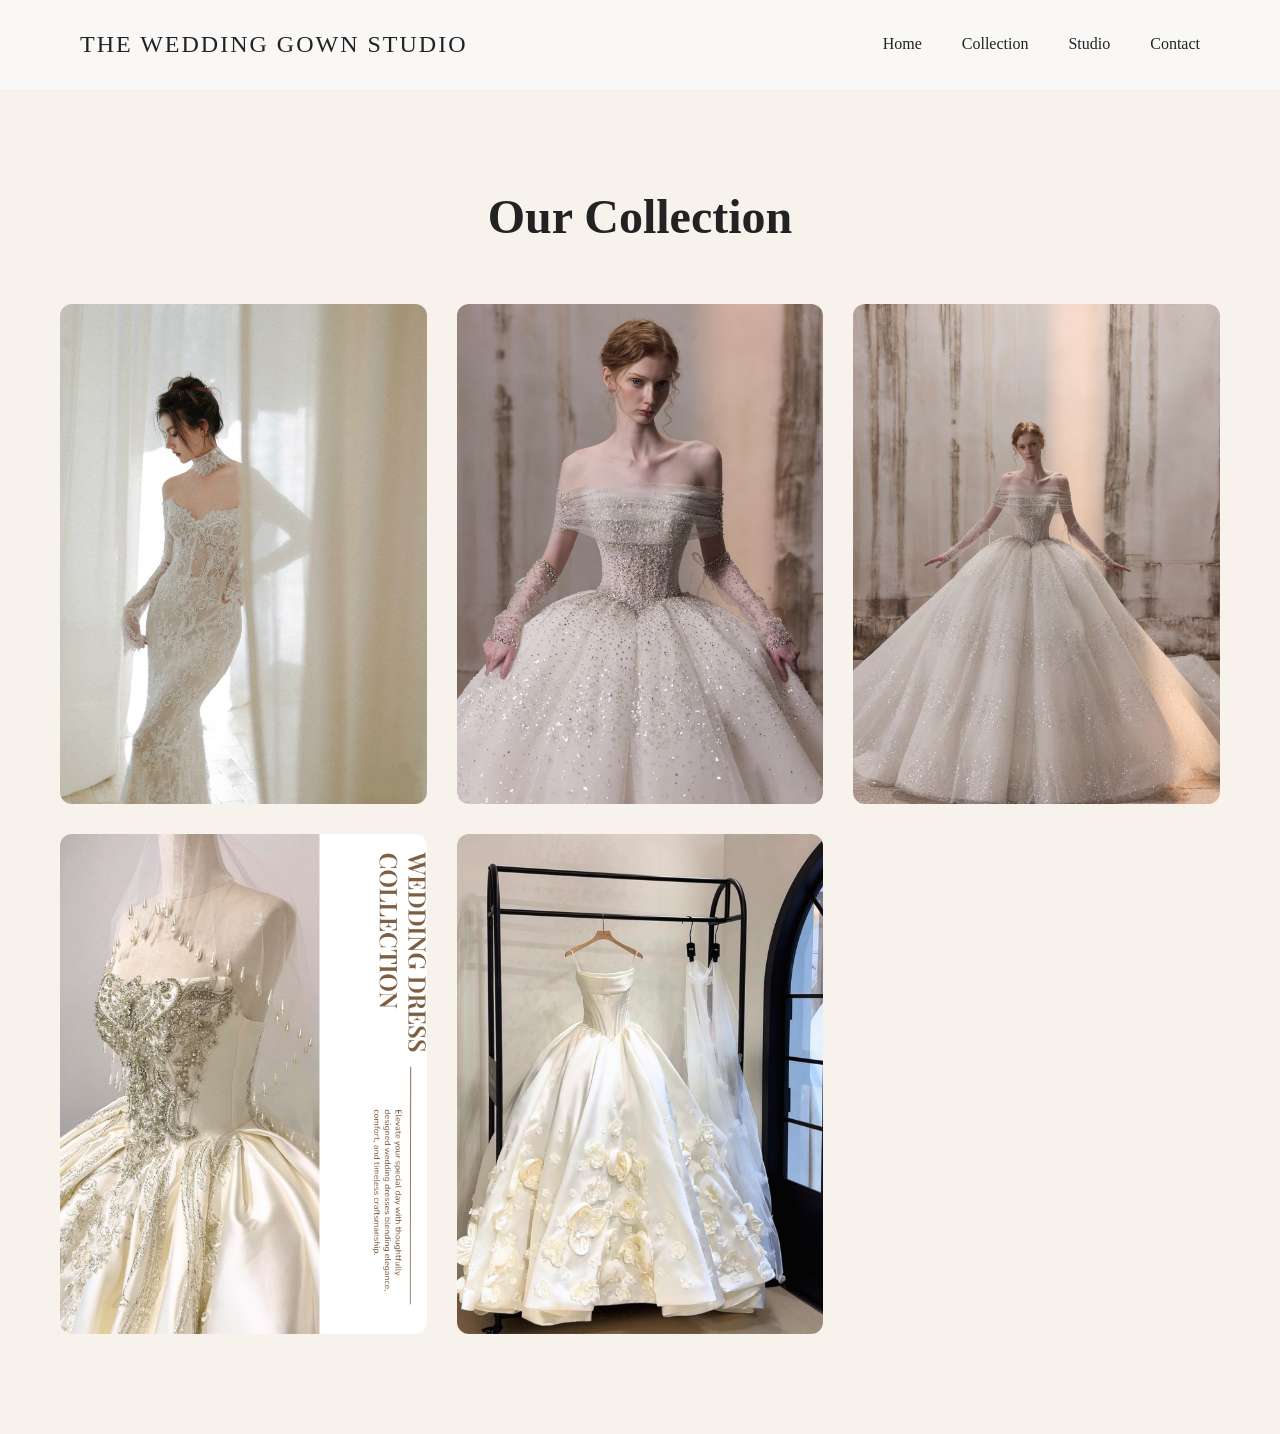
==== collection.html @ 9d9a4b20 "initial website" ====
<!DOCTYPE html>
<html lang="en">

<head>
    <meta charset="UTF-8">
    <meta name="viewport" content="width=device-width, initial-scale=1.0">

    <title>Collection | The Wedding Gown Studio</title>

    <link rel="stylesheet" href="css/style.css">
</head>

<body>

<header>
    <div class="logo">
        THE WEDDING GOWN STUDIO
    </div>

    <nav>
        <a href="index.html">Home</a>
        <a href="collection.html">Collection</a>
        <a href="studio.html">Studio</a>
        <a href="contact.html">Contact</a>
    </nav>
</header>

<section class="collection">

    <h1>Our Collection</h1>

    <div class="gallery">

        <img src="images/gowns/gown-01.jpg">

        <img src="images/gowns/gown-02.jpg">

        <img src="images/gowns/gown-03.jpg">

        <img src="images/gowns/gown-04.jpg">

        <img src="images/gowns/gown-05.jpg">

    </div>

</section>

</body>

</html>
---- css/style.css ----
/* =========================
   RESET
========================= */

*{
    margin:0;
    padding:0;
    box-sizing:border-box;
}

body{
    background:#F7F2EC;
    color:#222;
    font-family:Georgia, serif;
}

/* =========================
   HEADER
========================= */

header{
    display:flex;
    justify-content:space-between;
    align-items:center;

    padding:30px 80px;
    background:#f9f8f6;
}

.logo{
    font-size:24px;
    font-weight:500;
    letter-spacing:2px;
    line-height:1.2;
}

nav{
    display:flex;
    align-items:center;
    gap:40px;
}

nav a{
    text-decoration:none;
    color:#222;
    font-size:16px;
}

.cta-btn{
    background:#222;
    color:white;
    text-decoration:none;

    padding:14px 24px;
    border-radius:4px;

    transition:0.3s;
}

.cta-btn:hover{
    background:#444;
}

/* =========================
   HERO
========================= */

.hero{
    height:100vh;

    background-image:url('../images/hero/hero-main.jpg');
    background-size:cover;
    background-position:center;

    display:flex;
    align-items:center;

    padding-left:10%;
}

.hero-content{
    background:rgba(255,255,255,0.55);

    padding:50px;
    max-width:550px;
}

.hero h1{
    font-size:4rem;
    line-height:1.1;
    margin-bottom:20px;
}

.hero p{
    font-size:1.2rem;
    margin-bottom:30px;
}

.hero-btn{
    display:inline-block;

    background:#222;
    color:white;

    text-decoration:none;

    padding:14px 28px;
}

.hero-btn:hover{
    background:#444;
}

/* =========================
   COLLECTION
========================= */

.collection{
    max-width:1400px;
    margin:auto;

    padding:100px 60px;
}

.collection h1{
    text-align:center;
    font-size:48px;

    margin-bottom:60px;
}

.gallery{
    display:grid;

    grid-template-columns:
    repeat(auto-fit,minmax(300px,1fr));

    gap:30px;
}

.gallery img{
    width:100%;
    height:500px;

    object-fit:cover;

    border-radius:12px;

    transition:0.3s;
}

.gallery img:hover{
    transform:scale(1.02);
}

/* =========================
   STUDIO
========================= */

.studio-page{
    max-width:1400px;
    margin:auto;

    padding:100px 60px;
}

.studio-page h1{
    text-align:center;
    font-size:48px;

    margin-bottom:20px;
}

.studio-page p{
    text-align:center;
    color:#666;

    margin-bottom:60px;
}

.studio-gallery{
    display:grid;

    grid-template-columns:
    repeat(auto-fit,minmax(300px,1fr));

    gap:30px;
}

.studio-gallery img{
    width:100%;
    height:450px;

    object-fit:cover;

    border-radius:12px;
}

/* =========================
   CONTACT
========================= */

.contact-section{
    max-width:1200px;

    margin:auto;
    padding:100px 60px;

    text-align:center;
}

.contact-section h1{
    font-size:48px;
    margin-bottom:20px;
}

.contact-section .intro{
    color:#666;
    margin-bottom:60px;
}

.contact-info{
    margin-bottom:60px;

    line-height:2;
}

.contact-info h2{
    margin-bottom:15px;
}

.address{
    margin-bottom:30px;
}

.business-hours{
    margin-top:25px;
}

.business-hours h3{
    margin-bottom:10px;
}

.map-container{
    margin-top:50px;
}

.map-container iframe{
    width:100%;
    height:500px;

    border:none;
    border-radius:12px;
}

.contact-button{
    margin-top:60px;
}

.contact-button h3{
    font-size:30px;
    margin-bottom:20px;
}

.whatsapp-btn{
    display:inline-block;

    background:#222;
    color:white;

    text-decoration:none;

    padding:16px 36px;
    border-radius:6px;

    transition:0.3s;
}

.whatsapp-btn:hover{
    background:#444;
}

/* =========================
   TABLET
========================= */

@media (max-width:1024px){

    header{
        padding:25px 40px;
    }

    nav{
        gap:25px;
    }

    .hero{

        min-height:85vh;

        padding-left:5%;
        padding-right:5%;

        background-position:center center;
        background-size:cover;
    }

    .hero-content{

        max-width:500px;

        background:rgba(255,255,255,0.40);

        padding:40px;
    }

    .hero h1{
        font-size:3.2rem;
    }

    .hero p{
        font-size:1.1rem;
    }
}

/* =========================
   MOBILE
========================= */

@media (max-width:768px){

    header{
        flex-direction:column;
        gap:20px;
        padding:20px;
    }

    .logo{
        font-size:18px;
        text-align:center;
    }

    nav{
        flex-wrap:wrap;
        justify-content:center;
        gap:15px;
    }

    nav a{
        font-size:14px;
    }

    .cta-btn{
        display:none;
    }

    .hero{

        min-height:100vh;

        padding:20px;

        align-items:center;
        justify-content:center;

        background-position:center center;
        background-size:cover;
    }

    .hero-content{

        width:100%;
        max-width:none;

        padding:25px;

        background:rgba(255,255,255,0.28);

    }

    .hero h1{
        font-size:2.5rem;
        line-height:1.05;
        margin-bottom:15px;
    }

    .hero p{
        font-size:1rem;
        margin-bottom:20px;
    }

    .hero-btn{
        padding:12px 24px;
    }

    .collection,
    .studio-page,
    .contact-section{
        padding:60px 20px;
    }

    .gallery img,
    .studio-gallery img{
        height:auto;
    }

    .map-container iframe{
        height:300px;
    }
}
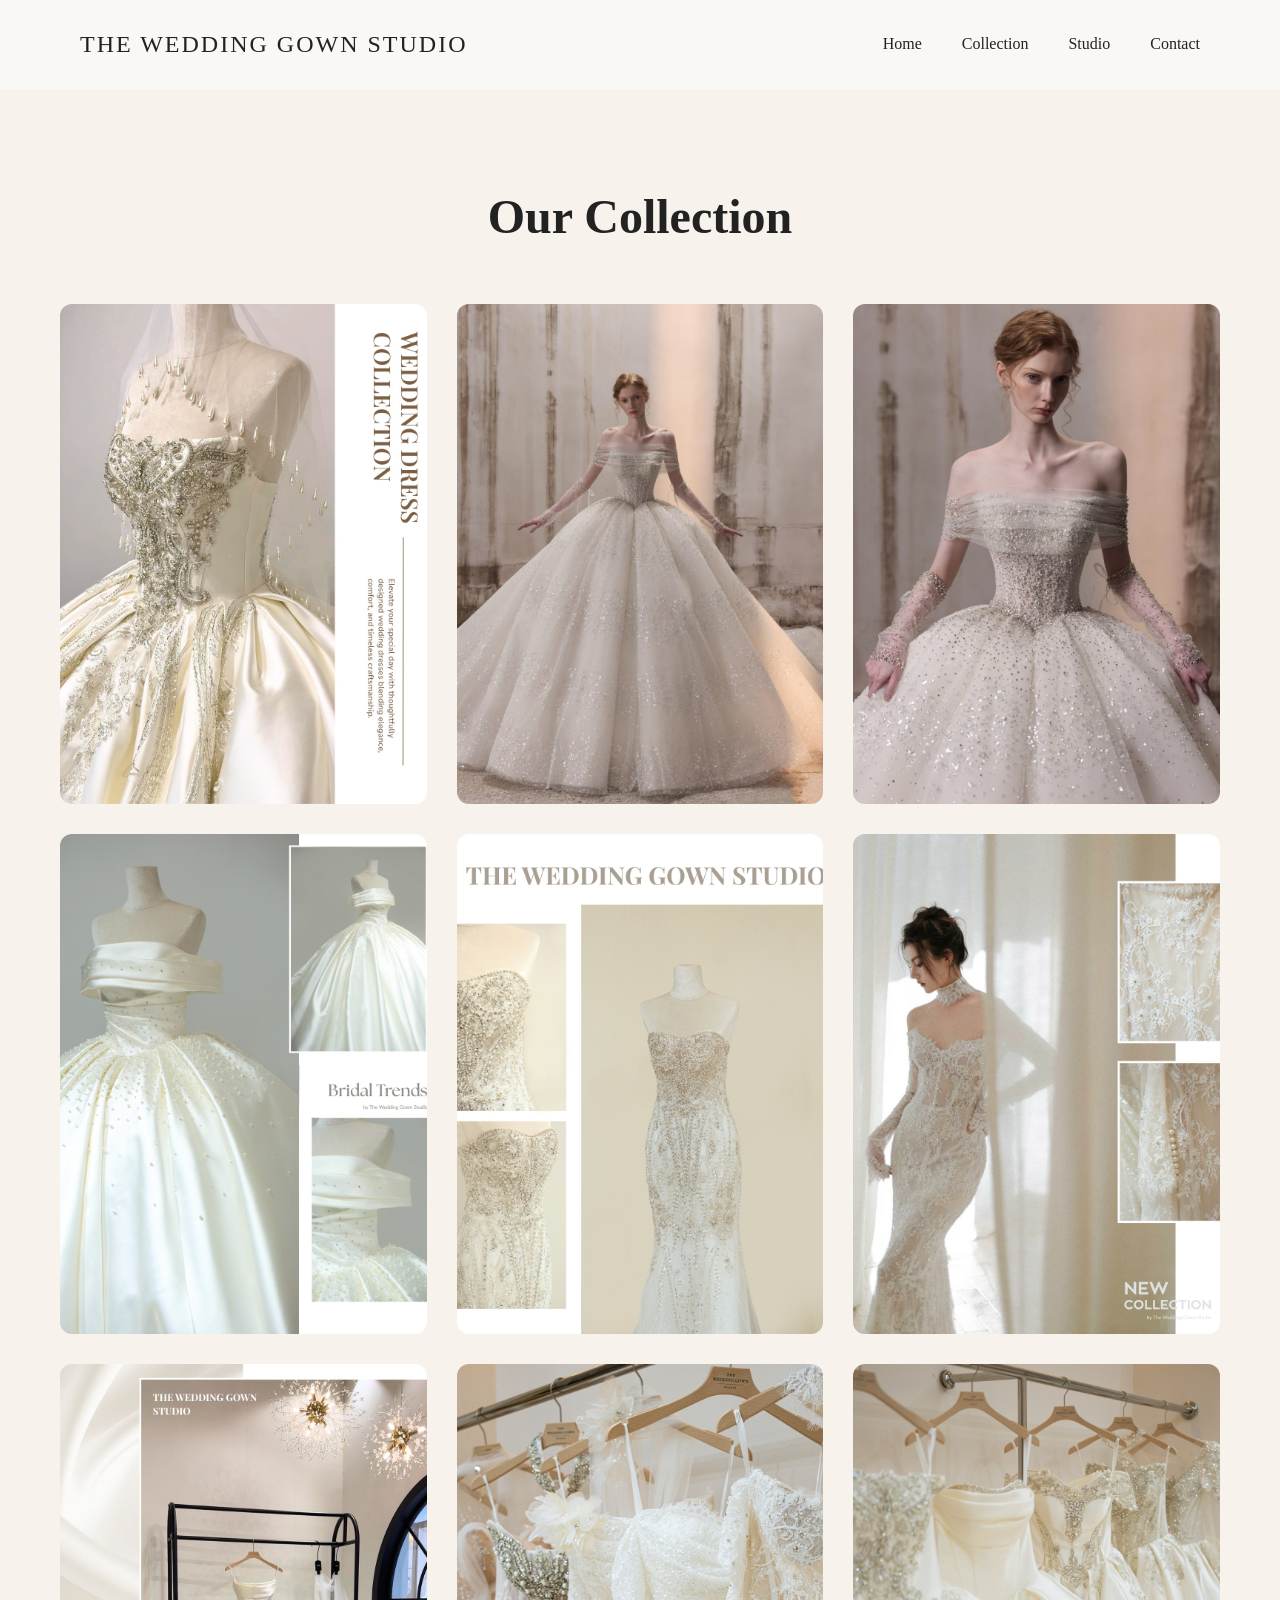
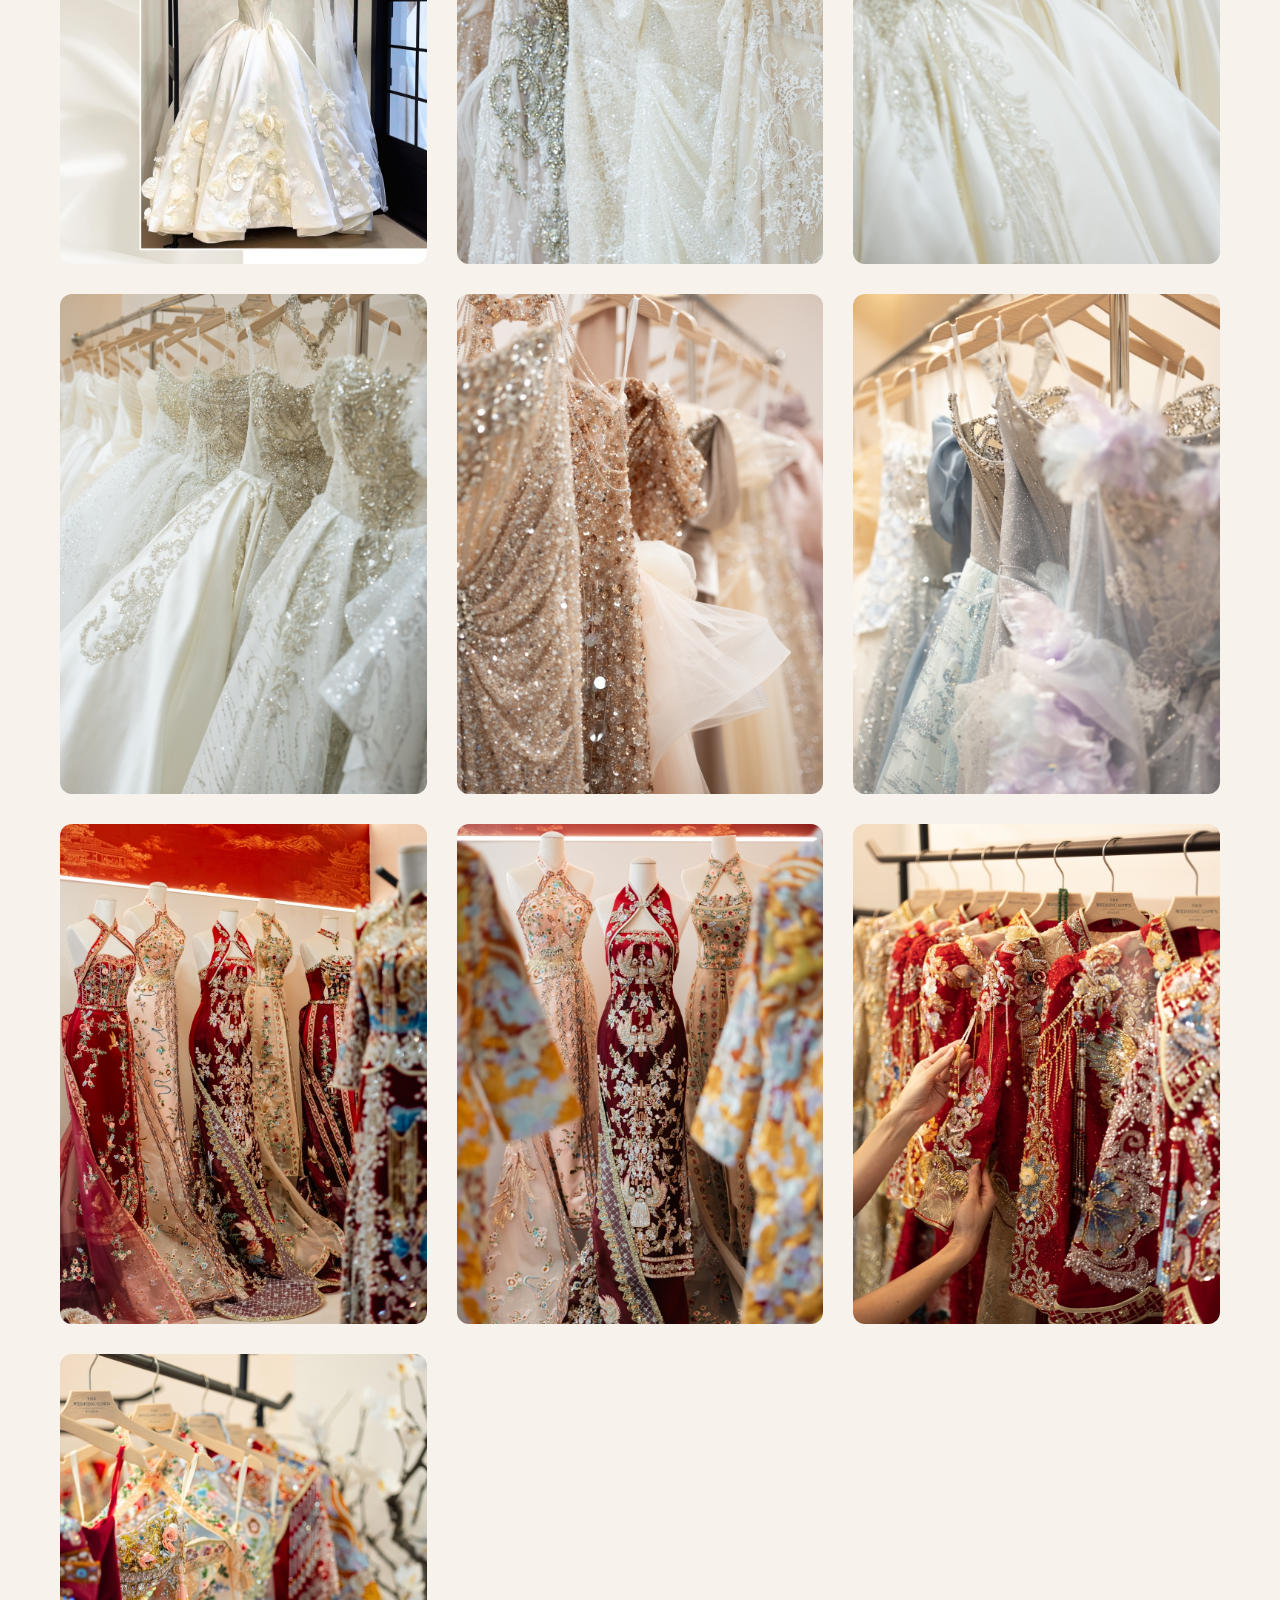
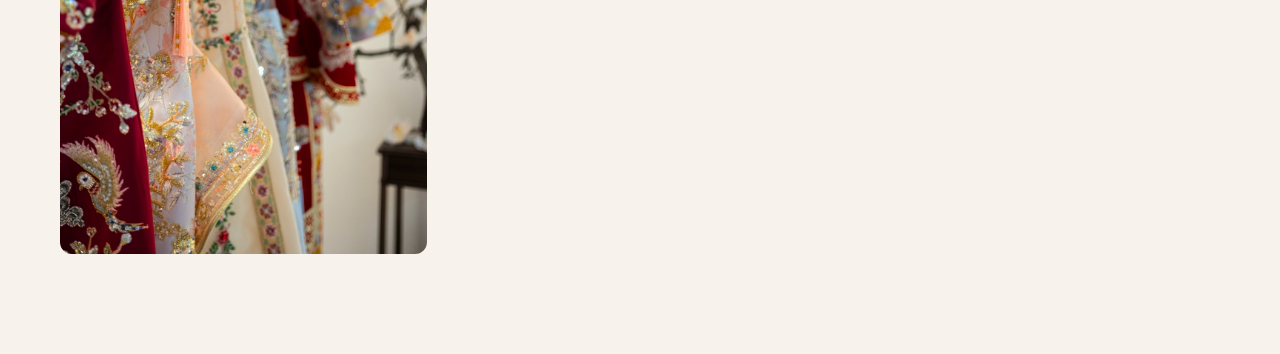
==== commit 840e82df: "add gallery photos" ====
--- a/collection.html
+++ b/collection.html
@@ -41,6 +41,28 @@
 
         <img src="images/gowns/gown-05.jpg">
 
+        <img src="images/gowns/gown-06.jpg">
+
+        <img src="images/gowns/gown-07.jpg">
+
+        <img src="images/gowns/gown-08.jpg">
+        
+        <img src="images/gowns/gown-09.jpg">
+
+        <img src="images/gowns/gown-10.jpg">
+        
+        <img src="images/gowns/gown-11.jpg">
+
+        <img src="images/gowns/gown-12.jpg">
+
+        <img src="images/gowns/gown-13.jpg">
+
+        <img src="images/gowns/gown-14.jpg">
+
+        <img src="images/gowns/gown-15.jpg">
+
+        <img src="images/gowns/gown-16.jpg">
+
     </div>
 
 </section>
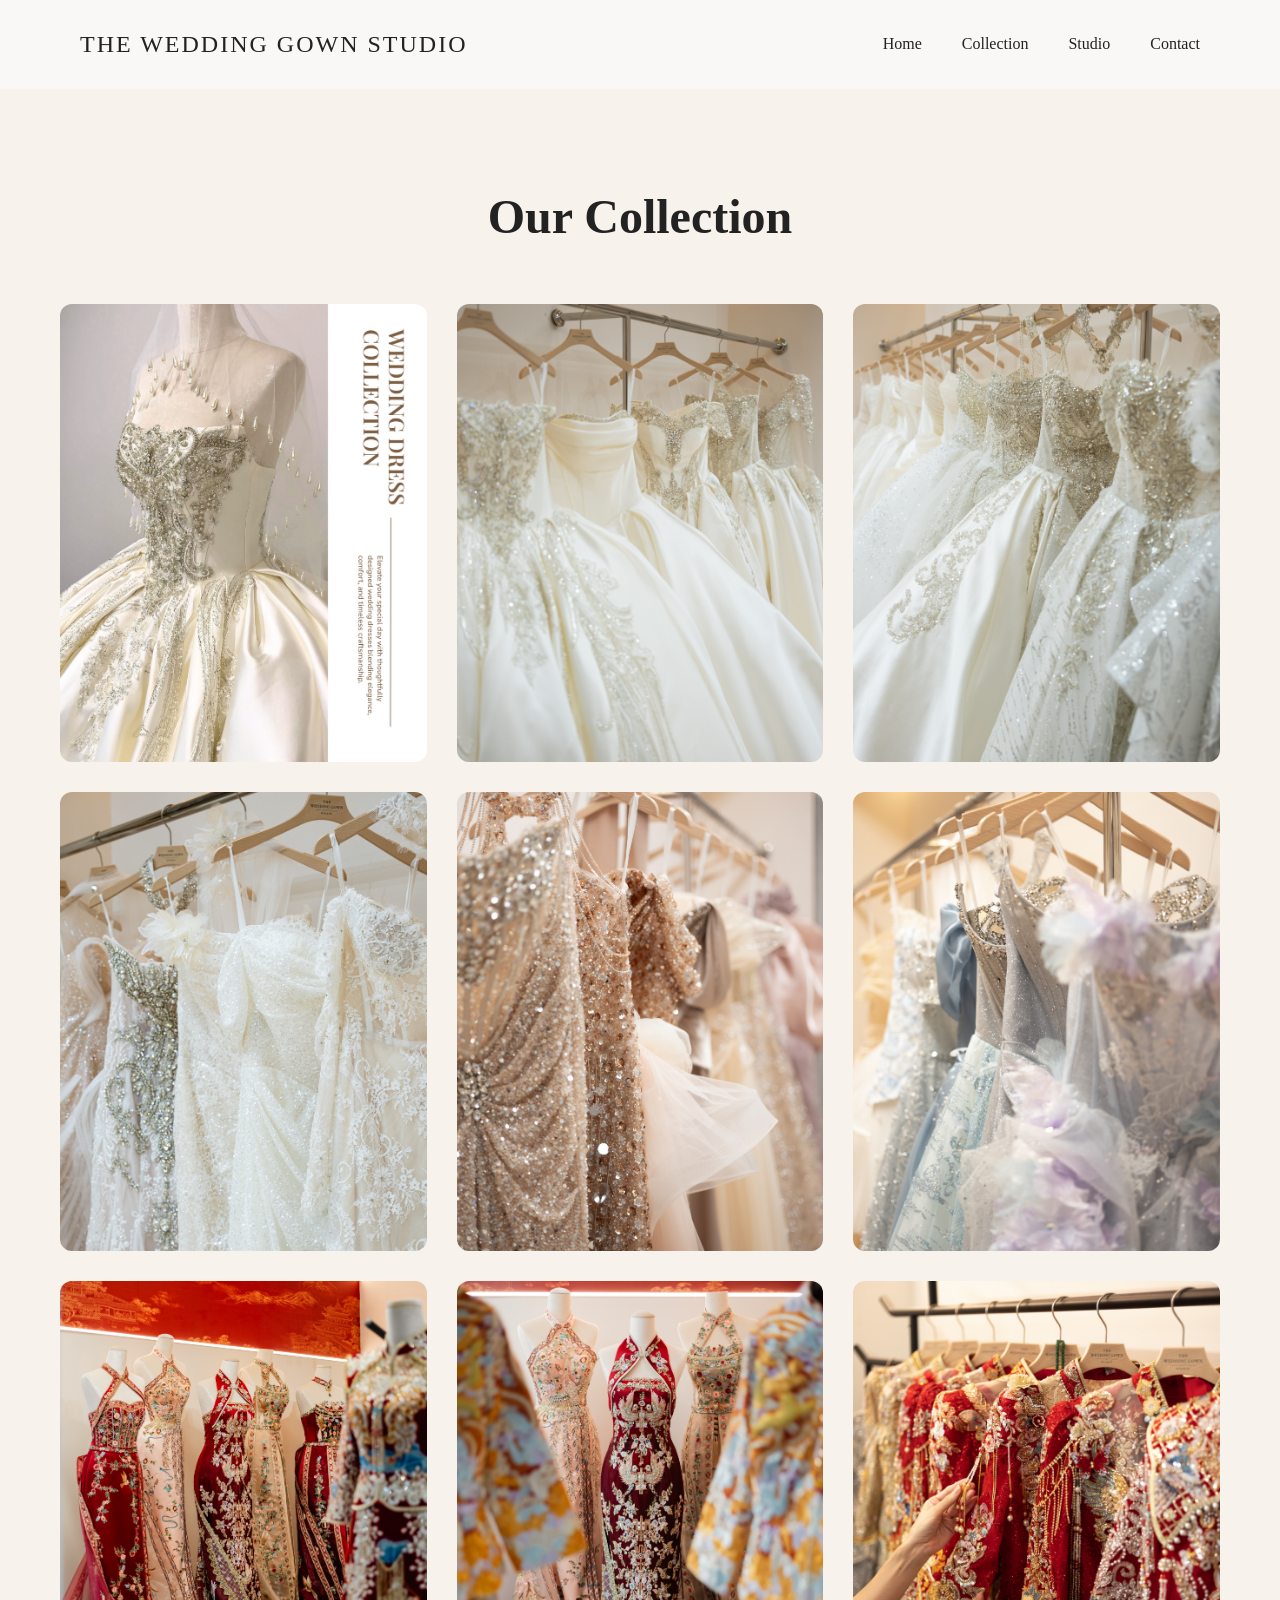
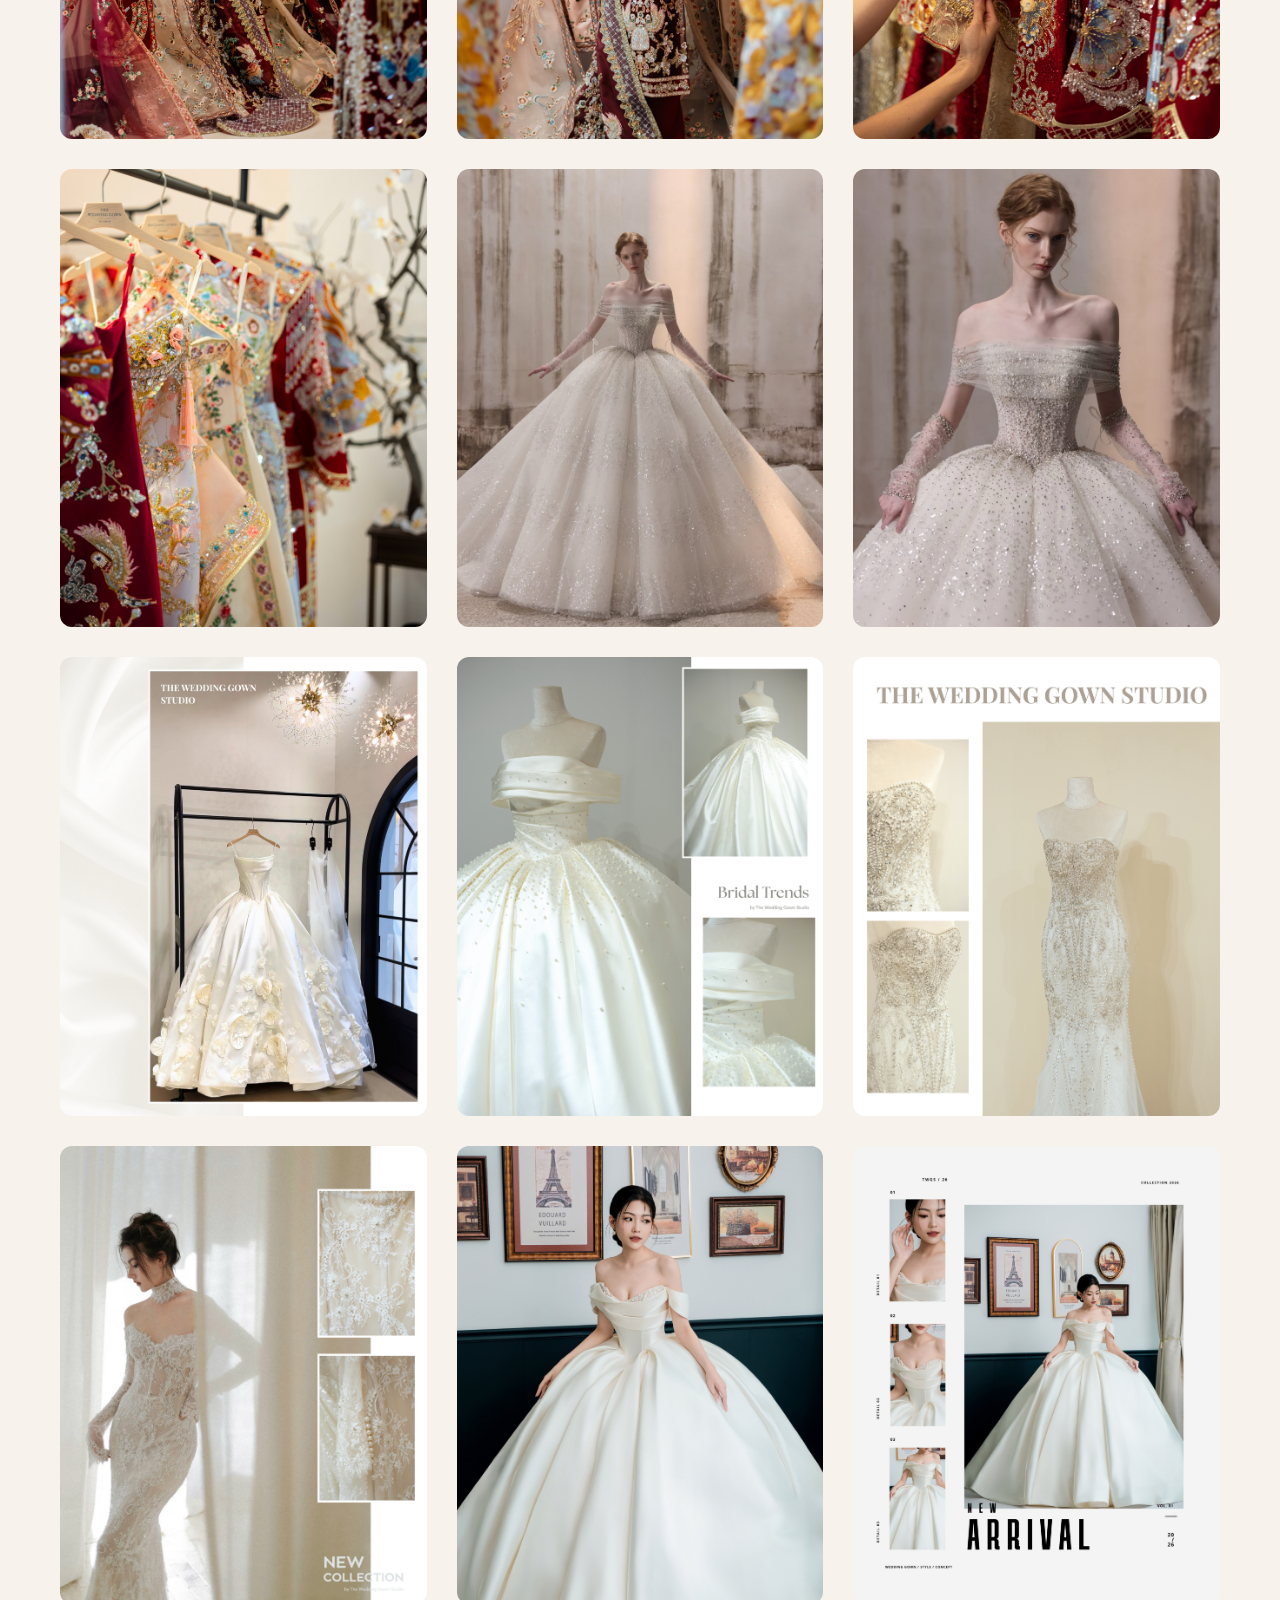
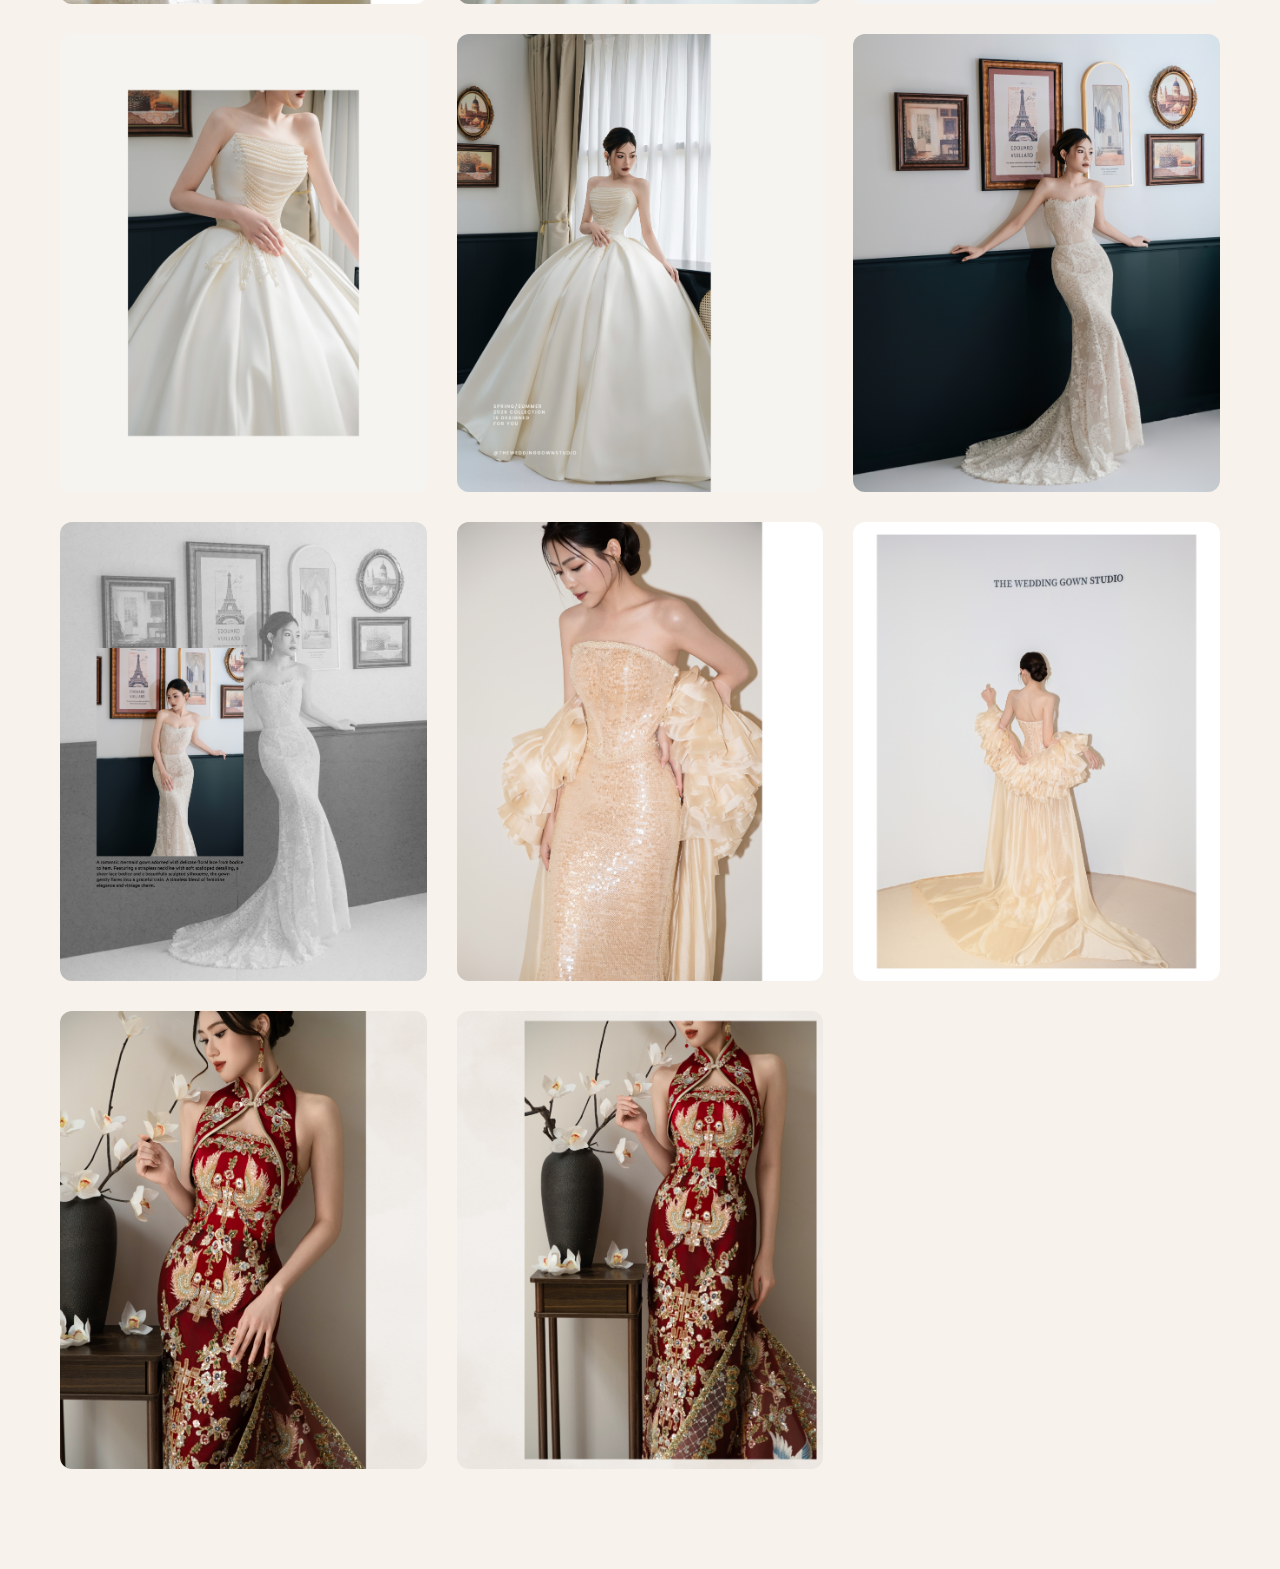
==== commit cc2f7607: "add new collection photos" ====
--- a/collection.html
+++ b/collection.html
@@ -62,6 +62,27 @@
         <img src="images/gowns/gown-15.jpg">
 
         <img src="images/gowns/gown-16.jpg">
+        
+        <img src="images/gowns/gown-17.jpg">
+
+        <img src="images/gowns/gown-18.jpg">
+
+        <img src="images/gowns/gown-19.jpg">
+
+        <img src="images/gowns/gown-20.jpg">
+
+        <img src="images/gowns/gown-21.jpg">
+
+        <img src="images/gowns/gown-22.jpg">
+
+        <img src="images/gowns/gown-23.jpg">
+
+        <img src="images/gowns/gown-24.jpg">
+        
+        <img src="images/gowns/gown-25.jpg">
+
+        <img src="images/gowns/gown-26.jpg">
+        
 
     </div>
 
--- a/css/style.css
+++ b/css/style.css
@@ -138,15 +138,17 @@
     gap:30px;
 }
 
-.gallery img{
-    width:100%;
-    height:500px;
-
-    object-fit:cover;
-
-    border-radius:12px;
-
-    transition:0.3s;
+.gallery img {
+    width: 100%;
+    height: auto;
+
+    object-fit: contain;
+
+    display: block;
+
+    border-radius: 12px;
+
+    transition: 0.3s;
 }
 
 .gallery img:hover{
@@ -321,6 +323,24 @@
     .hero p{
         font-size:1.1rem;
     }
+
+ 
+/* TABLET GALLERY */
+
+.gallery {
+    display: grid;
+    grid-template-columns: repeat(2, minmax(0, 1fr));
+    gap: 20px;
+}
+
+.gallery img {
+    width: 100%;
+    height: auto;
+    object-fit: contain;
+    aspect-ratio: auto;
+    display: block;
+}
+
 }
 
 /* =========================
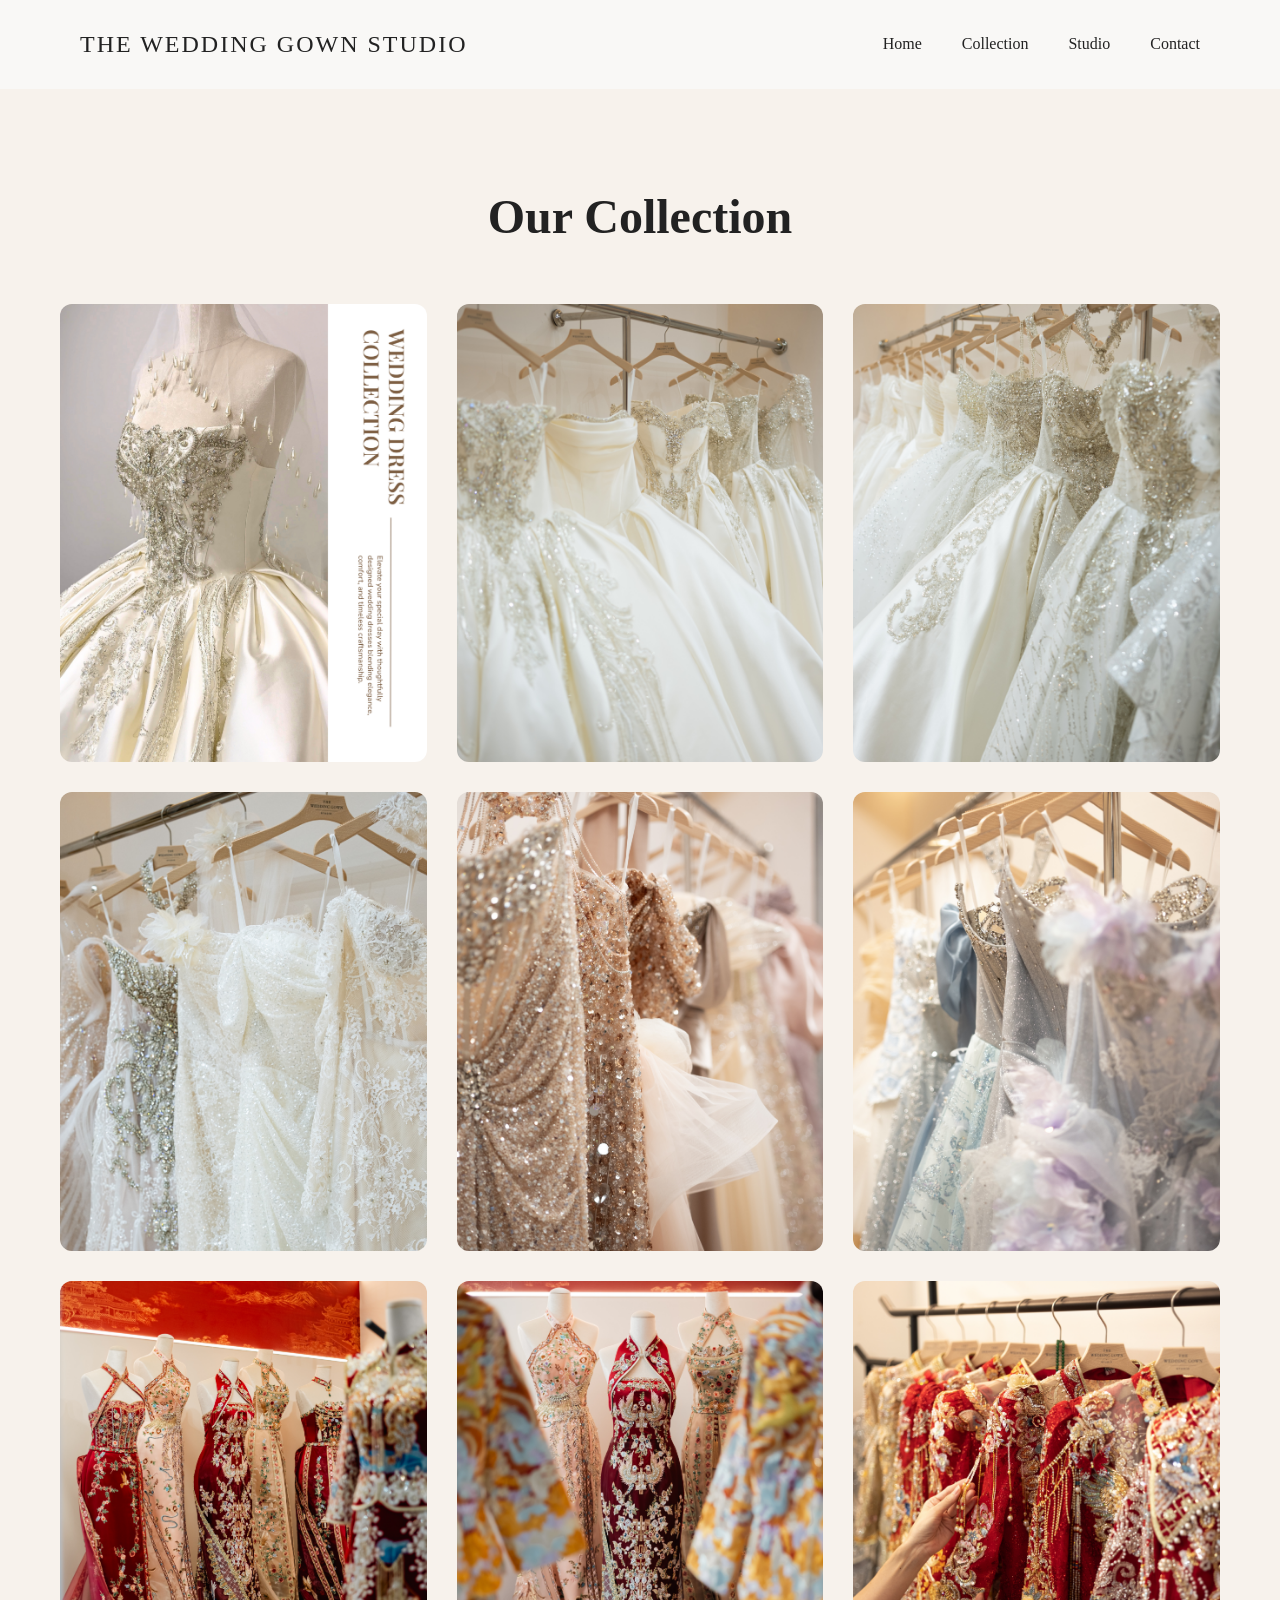
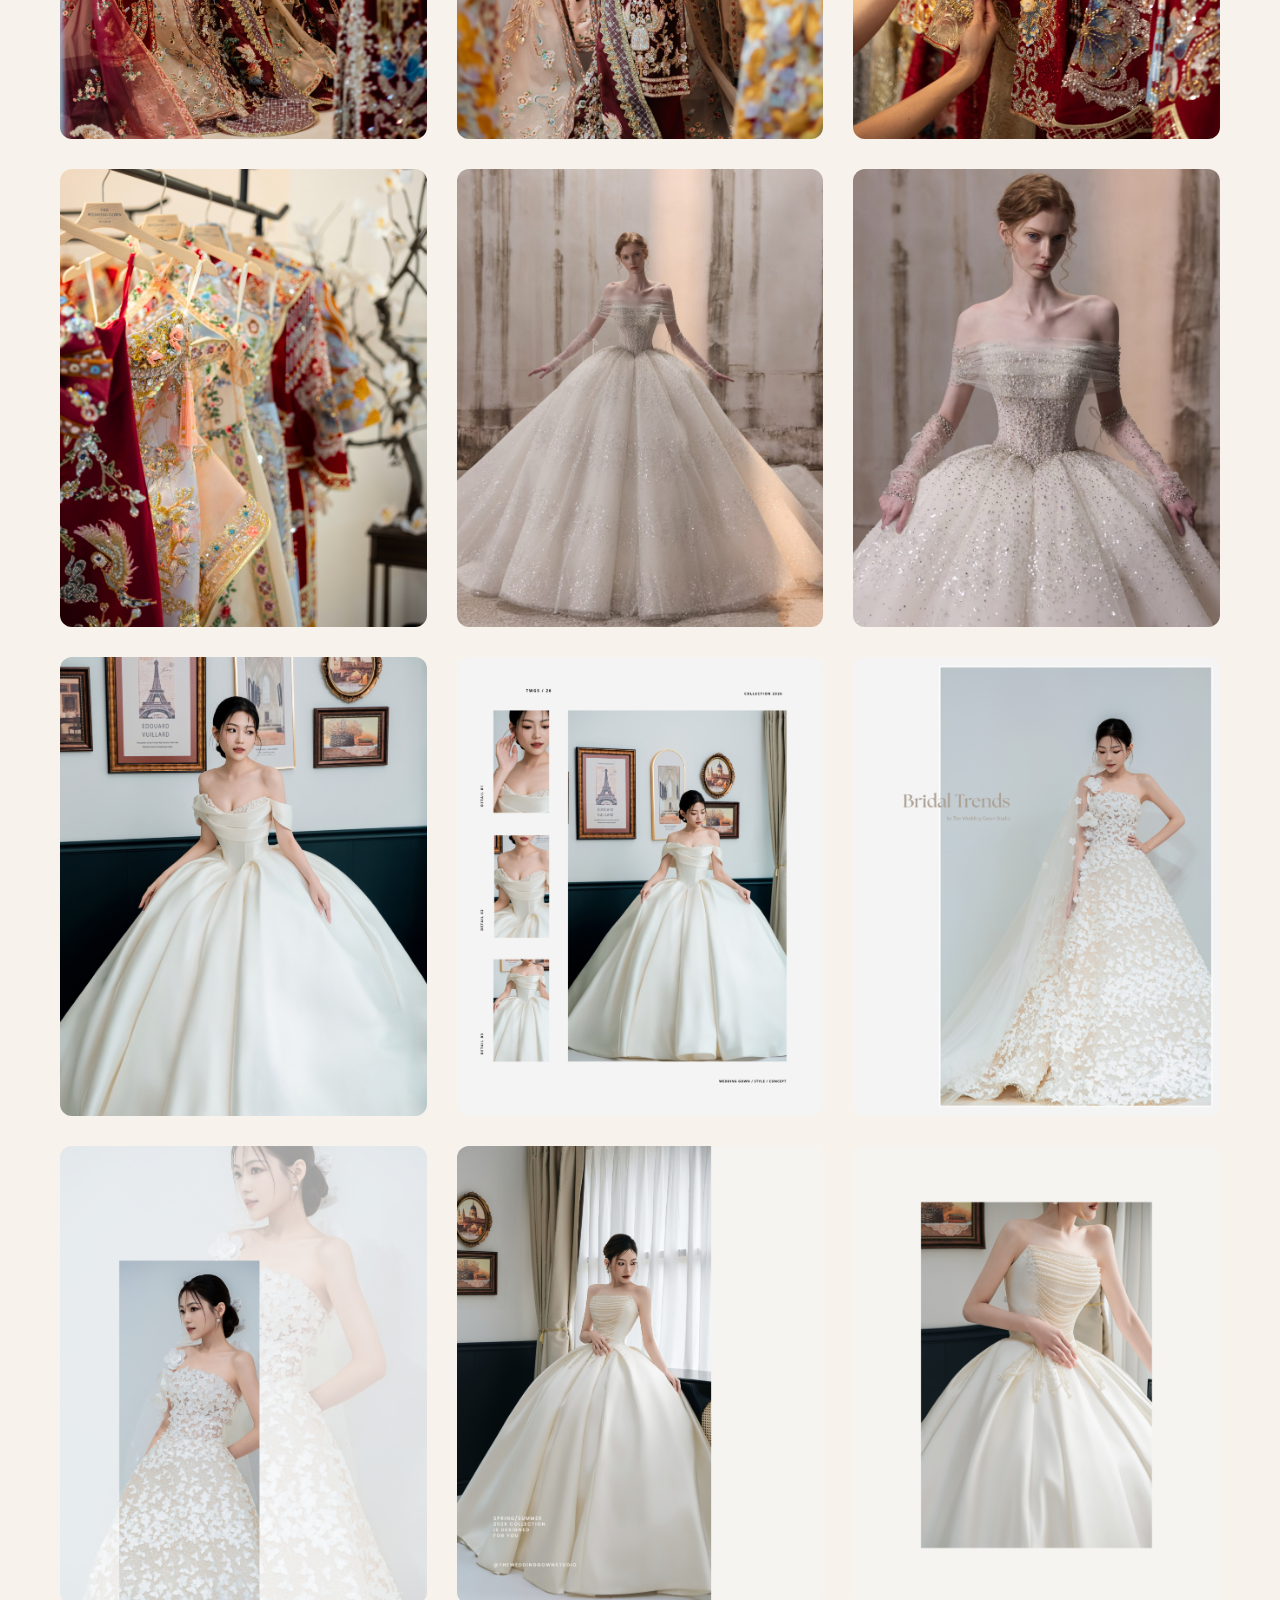
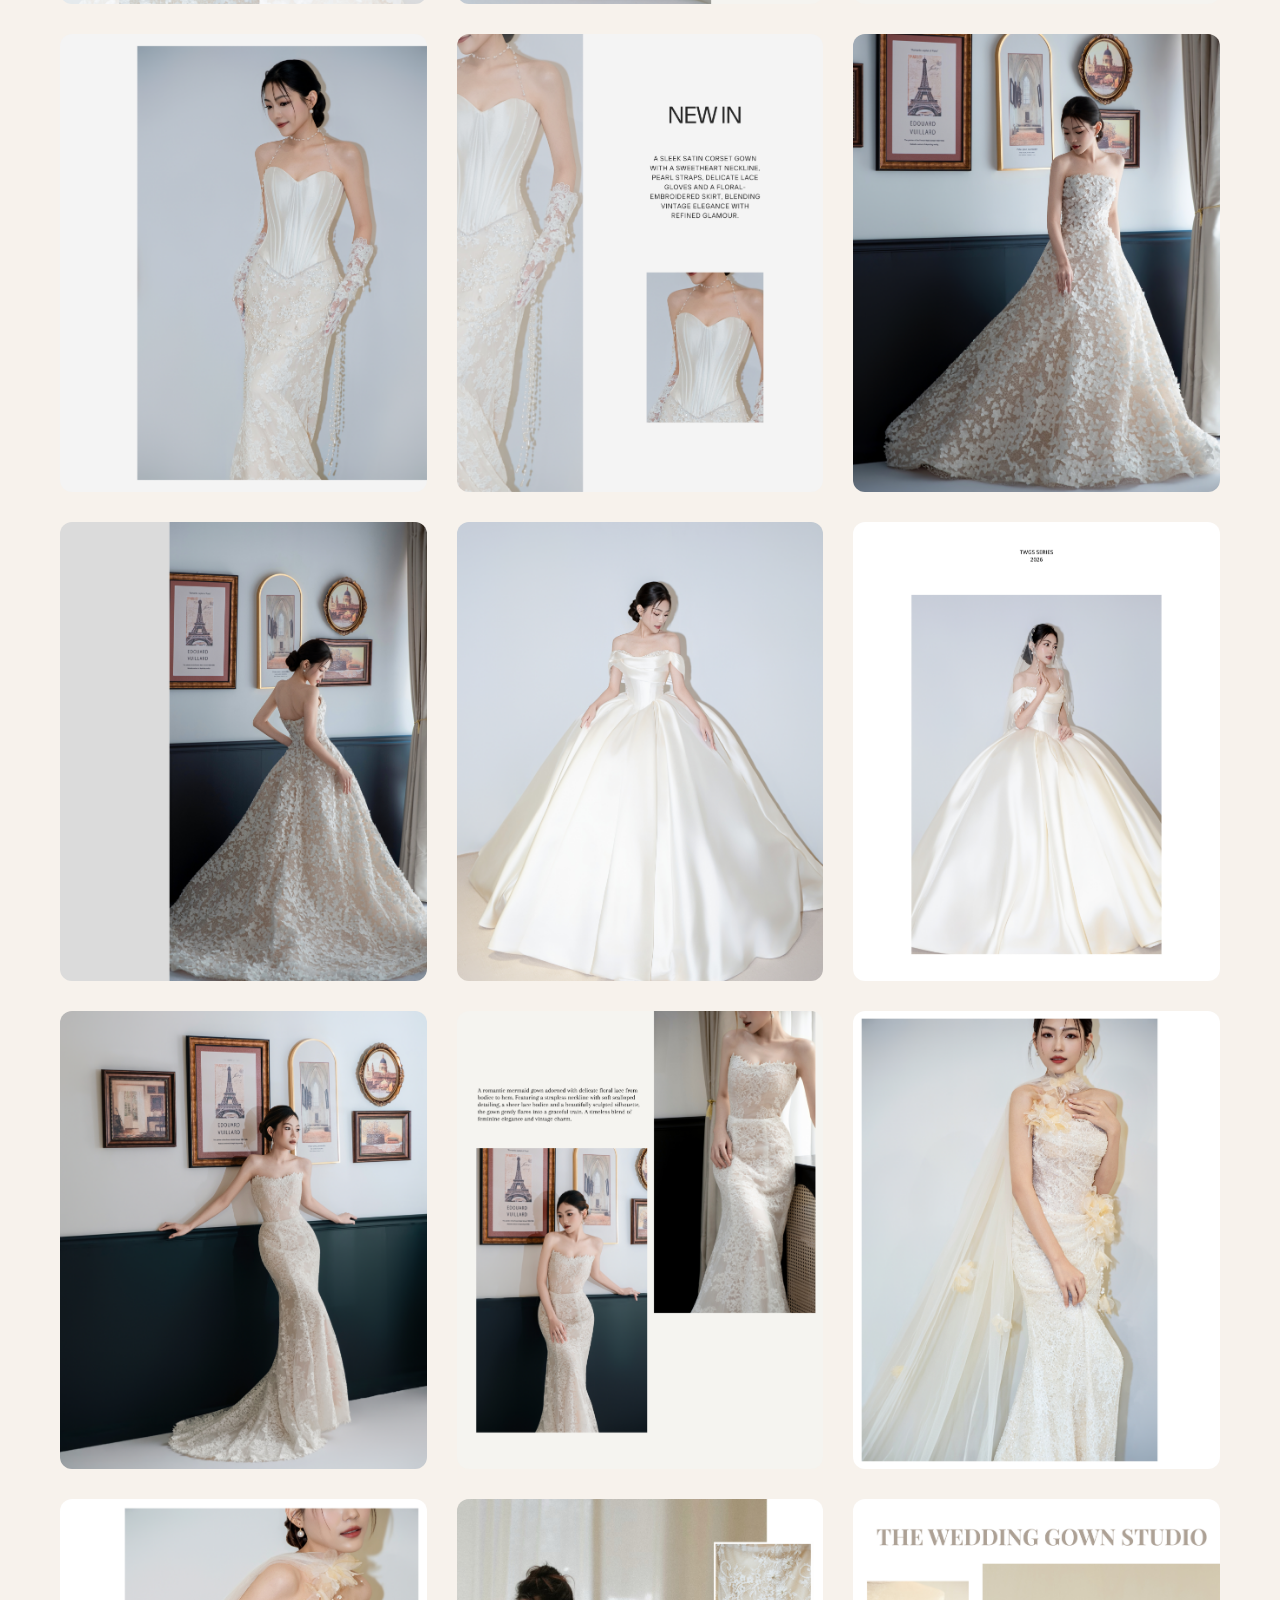
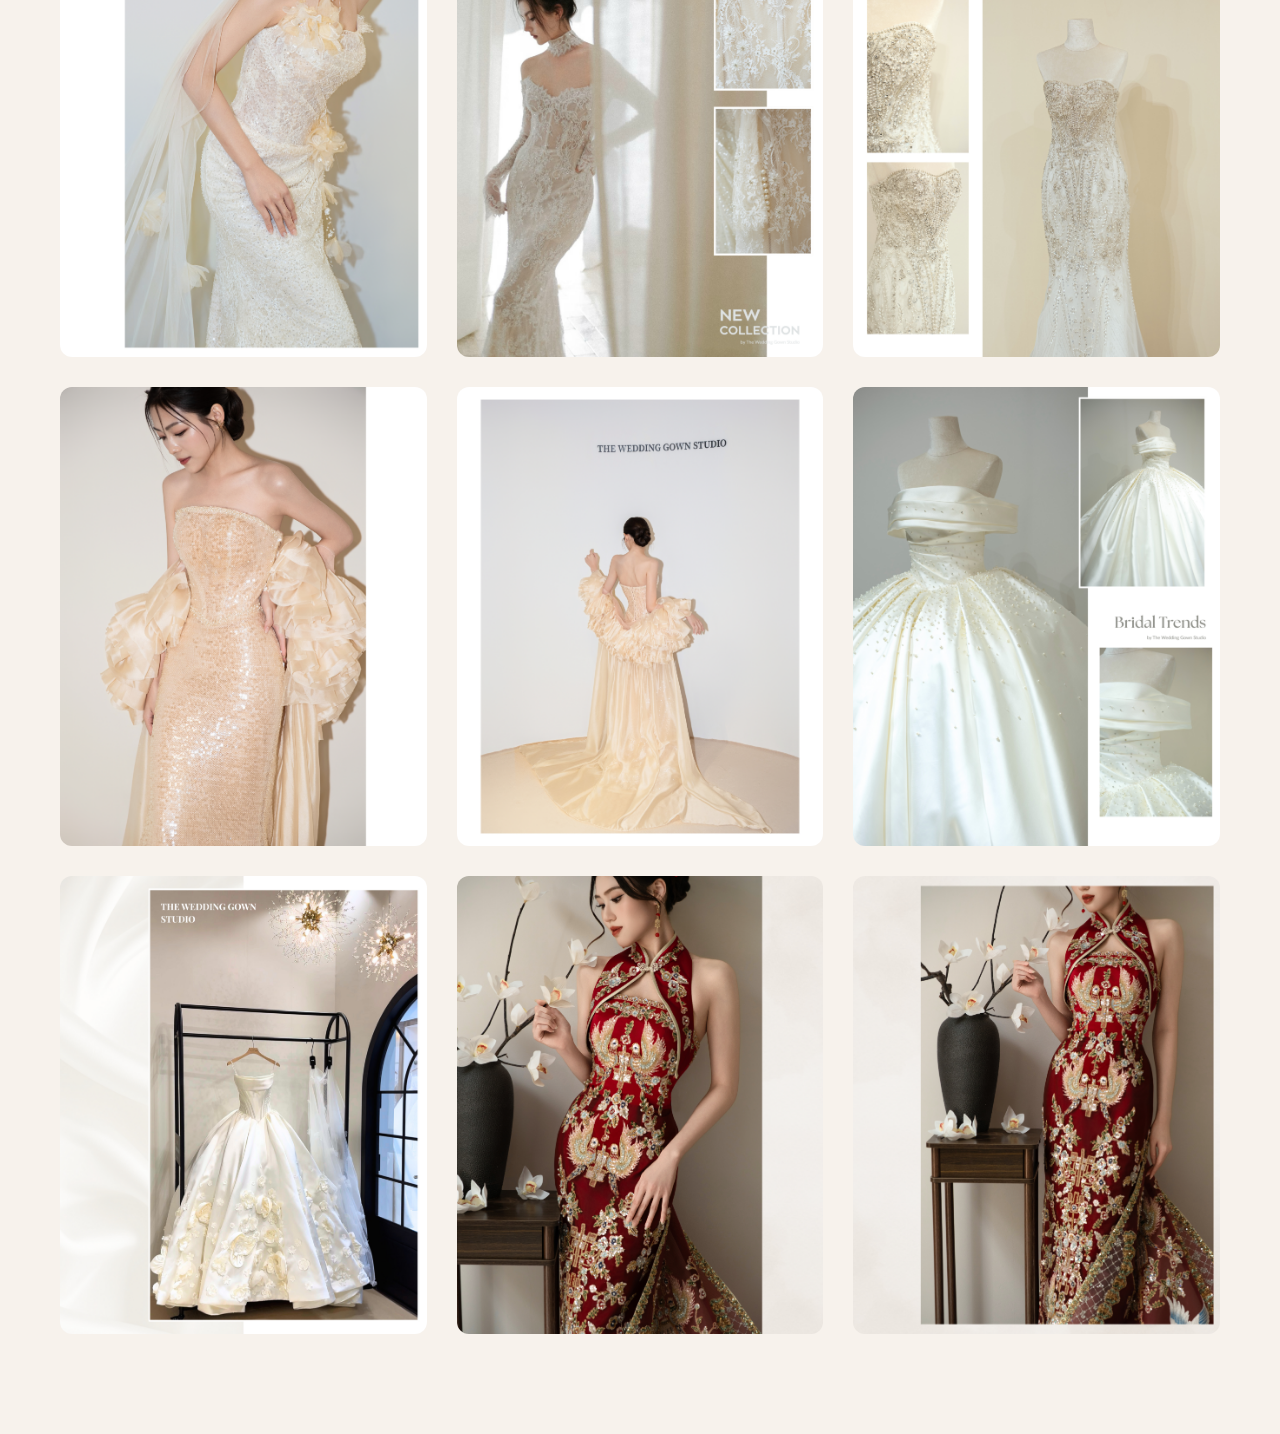
==== commit 6aaa7635: "add new collection photos" ====
--- a/collection.html
+++ b/collection.html
@@ -82,6 +82,26 @@
         <img src="images/gowns/gown-25.jpg">
 
         <img src="images/gowns/gown-26.jpg">
+
+        <img src="images/gowns/gown-27.jpg">
+
+        <img src="images/gowns/gown-28.jpg">
+
+        <img src="images/gowns/gown-29.jpg">
+
+        <img src="images/gowns/gown-30.jpg">
+
+        <img src="images/gowns/gown-31.jpg">
+
+        <img src="images/gowns/gown-32.jpg">
+
+        <img src="images/gowns/gown-33.jpg">
+
+        <img src="images/gowns/gown-34.jpg">
+        
+        <img src="images/gowns/gown-35.jpg">
+
+        <img src="images/gowns/gown-36.jpg">
         
 
     </div>
